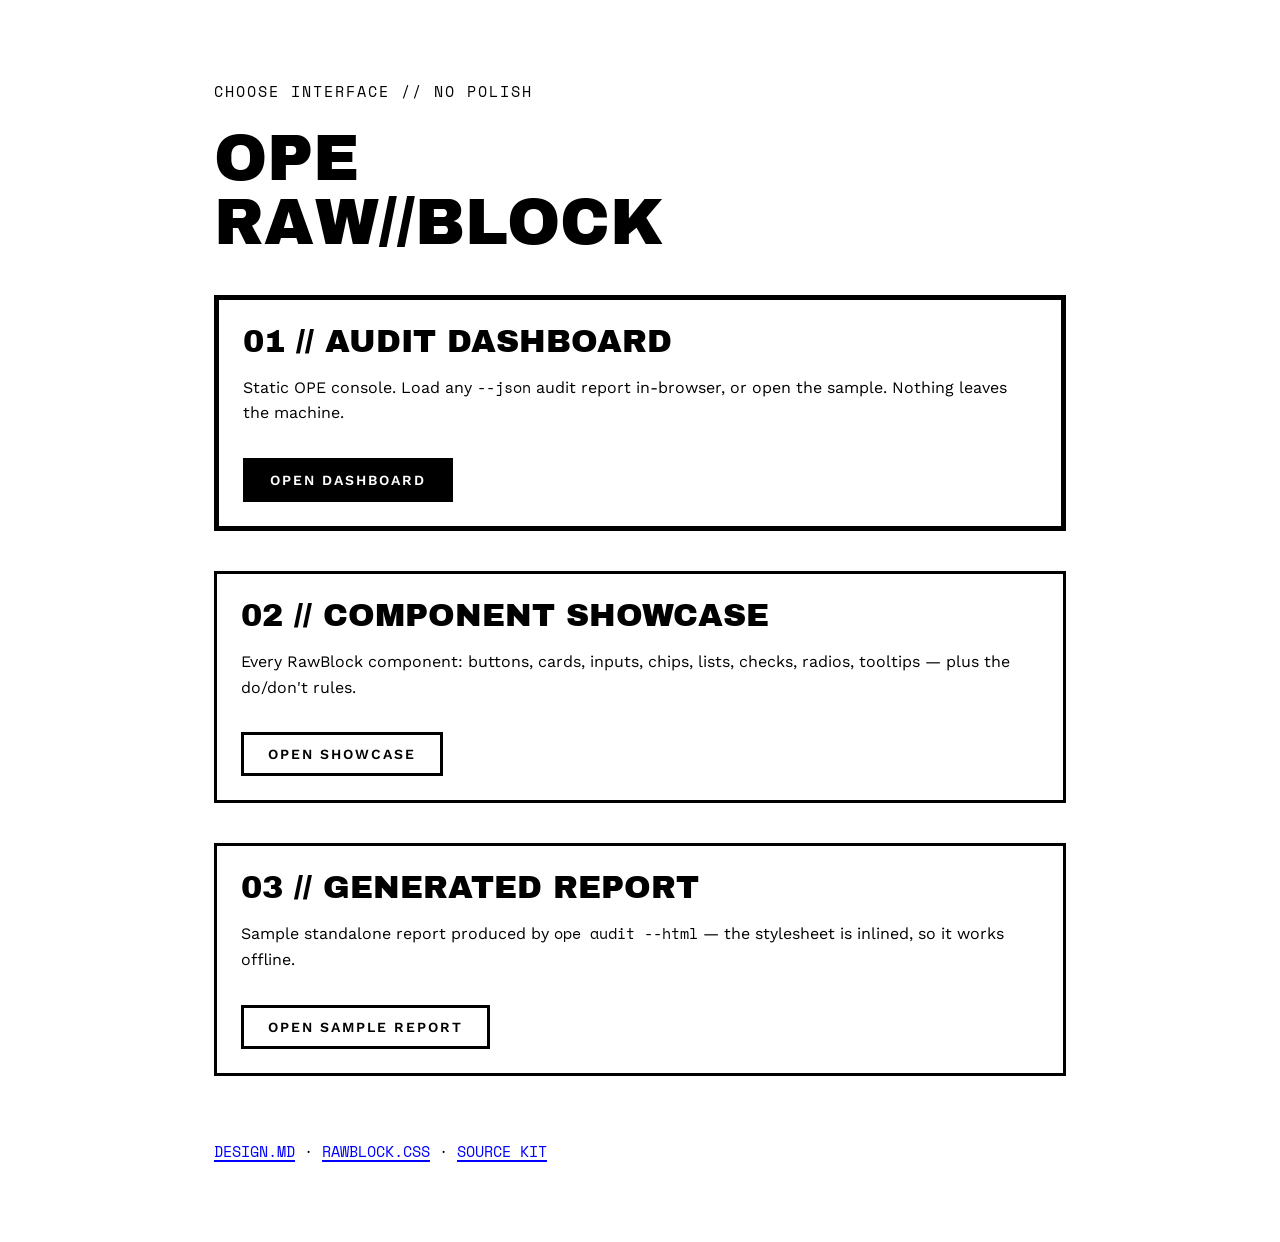
==== index.html @ 83b5fb9b "feat(ui): implement RawBlock brutalist design system + HTML audit reports - design/DESIGN.md: downlo" ====
<!doctype html>
<html lang="en" data-theme="light">
<head>
<meta charset="utf-8">
<meta name="viewport" content="width=device-width, initial-scale=1">
<title>OMNI-PRESENCE ENGINE // RAW//BLOCK</title>
<link rel="preconnect" href="https://fonts.googleapis.com">
<link rel="preconnect" href="https://fonts.gstatic.com" crossorigin>
<link href="https://fonts.googleapis.com/css2?family=Archivo+Black&family=Space+Mono:wght@400;700&family=Work+Sans:wght@400;500;600&display=swap" rel="stylesheet">
<link rel="stylesheet" href="design/rawblock.css">
</head>
<body>
<main class="rb-shell" style="padding-top:var(--rb-sp-7);padding-bottom:var(--rb-sp-7);max-width:900px;">
  <p class="rb-mono rb-tiny rb-uppercase" style="margin-bottom:var(--rb-sp-4);">CHOOSE INTERFACE // NO POLISH</p>
  <h1>OPE<br>RAW//BLOCK</h1>
  <div class="rb-stack-lg" style="margin-top:var(--rb-sp-5);">
    <div class="rb-card rb-card--elevated rb-stack">
      <h3 class="rb-card__title">01 // AUDIT DASHBOARD</h3>
      <p>Static OPE console. Load any <span class="rb-mono rb-tiny">--json</span> audit report in-browser, or open the sample. Nothing leaves the machine.</p>
      <a class="rb-btn rb-btn--primary" href="web/index.html">OPEN DASHBOARD</a>
    </div>
    <div class="rb-card rb-stack">
      <h3 class="rb-card__title">02 // COMPONENT SHOWCASE</h3>
      <p>Every RawBlock component: buttons, cards, inputs, chips, lists, checks, radios, tooltips — plus the do/don't rules.</p>
      <a class="rb-btn rb-btn--secondary" href="design/showcase.html">OPEN SHOWCASE</a>
    </div>
    <div class="rb-card rb-stack">
      <h3 class="rb-card__title">03 // GENERATED REPORT</h3>
      <p>Sample standalone report produced by <span class="rb-mono rb-tiny">ope audit --html</span> — the stylesheet is inlined, so it works offline.</p>
      <a class="rb-btn rb-btn--secondary" href="web/sample-report.html">OPEN SAMPLE REPORT</a>
    </div>
  </div>
  <footer class="rb-mono rb-tiny" style="margin-top:var(--rb-sp-6);">
    <a href="design/DESIGN.md">DESIGN.MD</a> · <a href="design/rawblock.css">RAWBLOCK.CSS</a> ·
    <a href="https://designmd.ai/chef/rawblock">SOURCE KIT</a>
  </footer>
</main>
</body>
</html>
---- design/rawblock.css ----
/* ============================================================================
   RAWBLOCK DESIGN SYSTEM — brutalism as a design language
   Source: https://designmd.ai/chef/rawblock (MIT, @chef)
   Implemented for OMNI-PRESENCE ENGINE.

   Rules: 0 border-radius everywhere (radio = sole exception),
   0 shadows, 1/3/5px borders do all the hierarchy work, full inversion
   on hover/active, #0000FF reserved for hyperlinks only.
   ========================================================================== */

/* ---------------------------------------------------------------------------
   1. TOKENS
   --------------------------------------------------------------------------- */
:root {
  /* Color palette */
  --rb-black: #000000;
  --rb-white: #ffffff;
  --rb-link: #0000ff;
  --rb-success: #008000;
  --rb-warning: #ffa500;
  --rb-error: #ff0000;
  --rb-info: #0000ff;

  /* Semantic surfaces (light = base) */
  --rb-surface: #ffffff;            /* app background            */
  --rb-surface-inverted: #000000;   /* inverted sections         */
  --rb-sunken: #f0f0f0;             /* input fill                */
  --rb-sunken-hover: #e8e8e8;       /* input hover fill          */
  --rb-disabled-fill: #f5f5f5;      /* disabled fill (no opacity)*/
  --rb-disabled-border: #cccccc;
  --rb-text-tertiary: #808080;

  /* Ink / fill pair — components invert by swapping these */
  --rb-ink: #000000;
  --rb-fill: #ffffff;

  /* Typography families */
  --rb-font-headline: "Archivo Black", "Arial Black", system-ui, sans-serif;
  --rb-font-body: "Work Sans", system-ui, -apple-system, "Segoe UI", sans-serif;
  --rb-font-mono: "Space Mono", "Courier New", ui-monospace, monospace;

  /* Type scale */
  --rb-text-h1: 64px;
  --rb-text-h2: 48px;
  --rb-text-h3: 32px;
  --rb-text-h4: 22px;
  --rb-text-body: 16px;
  --rb-text-small: 14px;
  --rb-text-tiny: 12px;
  --rb-text-mono: 15px;

  /* Spacing scale (base 8px, intentionally irregular usage) */
  --rb-sp-1: 4px;
  --rb-sp-2: 8px;
  --rb-sp-3: 16px;
  --rb-sp-4: 24px;
  --rb-sp-5: 40px;
  --rb-sp-6: 64px;
  --rb-sp-7: 80px;
  --rb-sp-8: 120px;

  /* Borders replace shadows entirely */
  --rb-border-thin: 1px solid var(--rb-ink);
  --rb-border-thick: 3px solid var(--rb-ink);
  --rb-border-heavy: 5px solid var(--rb-ink);

  /* Radius: none. No exceptions (radio buttons use their own circle). */
  --rb-radius: 0px;

  --rb-max-width: 1280px;
}

/* Dark == full inversion of the base surface */
[data-theme="dark"] {
  --rb-surface: #000000;
  --rb-surface-inverted: #ffffff;
  --rb-sunken: #0d0d0d;
  --rb-sunken-hover: #1c1c1c;
  --rb-disabled-fill: #161616;
  --rb-disabled-border: #404040;
  --rb-text-tertiary: #8a8a8a;
  --rb-ink: #ffffff;
  --rb-fill: #000000;
}

/* ---------------------------------------------------------------------------
   2. BASE / RESET
   --------------------------------------------------------------------------- */
*,
*::before,
*::after {
  box-sizing: border-box;
  border-radius: var(--rb-radius) !important;
}

html {
  -webkit-text-size-adjust: 100%;
}

body {
  margin: 0;
  background: var(--rb-surface);
  color: var(--rb-ink);
  font-family: var(--rb-font-body);
  font-size: var(--rb-text-body);
  line-height: 1.6;
  font-weight: 400;
  text-rendering: optimizeLegibility;
}

/* Sharp edges, no shadows, no smoothing — even on media */
img,
video,
canvas,
svg {
  max-width: 100%;
  display: block;
  box-shadow: none;
}

/* ---------------------------------------------------------------------------
   3. TYPOGRAPHY
   --------------------------------------------------------------------------- */
h1, h2, h3 {
  font-family: var(--rb-font-headline);
  font-weight: 400;
  margin: 0 0 var(--rb-sp-3);
  text-wrap: balance;
}

h1 {
  font-size: var(--rb-text-h1);
  line-height: 1;
}
h2 {
  font-size: var(--rb-text-h2);
  line-height: 1.05;
}
h3 {
  font-size: var(--rb-text-h3);
  line-height: 1.1;
}

h4 {
  font-family: var(--rb-font-body);
  font-size: var(--rb-text-h4);
  font-weight: 600;
  line-height: 1.2;
  margin: 0 0 var(--rb-sp-3);
}

p {
  margin: 0 0 var(--rb-sp-3);
}

small,
.rb-small {
  font-size: var(--rb-text-small);
  line-height: 1.5;
}

.rb-tiny {
  font-size: var(--rb-text-tiny);
  line-height: 1.4;
}

code,
kbd,
samp,
pre,
.rb-mono {
  font-family: var(--rb-font-mono);
  font-size: var(--rb-text-mono);
  line-height: 1.5;
}

pre {
  margin: 0;
  padding: var(--rb-sp-3);
  background: var(--rb-sunken);
  border: var(--rb-border-thick);
  overflow: auto;
  white-space: pre;
}

/* #0000FF is reserved for hyperlinks and nothing else */
a {
  color: var(--rb-link);
  text-decoration: underline;
  text-underline-offset: 3px;
  text-decoration-thickness: 2px;
}
a:hover {
  color: var(--rb-ink);
}

/* ---------------------------------------------------------------------------
   4. BUTTONS
   Primary / Secondary / Ghost / Destructive · sm/md/lg · disabled
   --------------------------------------------------------------------------- */
.rb-btn,
button.rb-btn,
input.rb-btn[type="button"],
input.rb-btn[type="submit"] {
  display: inline-flex;
  align-items: center;
  justify-content: center;
  gap: var(--rb-sp-2);
  height: 44px;
  padding: 10px 24px;
  font-family: var(--rb-font-body);
  font-size: 14px;
  font-weight: 600;
  line-height: 1;
  text-transform: uppercase;
  letter-spacing: 2px;
  text-decoration: none;
  white-space: nowrap;
  cursor: pointer;
  background: var(--rb-fill);
  color: var(--rb-ink);
  border: var(--rb-border-thick);
  border-radius: 0;
  box-shadow: none;
  appearance: none;
  -webkit-appearance: none;
  transition: none;
}

/* Primary — black fill, white text; hover = full inversion */
.rb-btn--primary {
  background: var(--rb-ink);
  color: var(--rb-fill);
}
.rb-btn--primary:hover {
  background: var(--rb-fill);
  color: var(--rb-ink);
}
.rb-btn--primary:active {
  background: var(--rb-ink);
  color: var(--rb-fill);
  border-width: 5px;
}

/* Secondary — white fill, black text; hover = full inversion */
.rb-btn--secondary:hover {
  background: var(--rb-ink);
  color: var(--rb-fill);
}
.rb-btn--secondary:active {
  border-width: 5px;
}

/* Ghost — transparent, underlined, borderless; hover blue */
.rb-btn--ghost {
  background: transparent;
  border-color: transparent;
  text-decoration: underline;
  text-underline-offset: 4px;
  padding-left: var(--rb-sp-2);
  padding-right: var(--rb-sp-2);
}
.rb-btn--ghost:hover {
  color: var(--rb-link);
  background: transparent;
}
.rb-btn--ghost:active {
  border-width: 0;
}

/* Destructive — red fill, white text, 3px black border; hover black/red */
.rb-btn--destructive {
  background: var(--rb-error);
  color: var(--rb-white);
  border-color: var(--rb-black);
}
.rb-btn--destructive:hover {
  background: var(--rb-black);
  color: var(--rb-error);
}
.rb-btn--destructive:active {
  border-width: 5px;
}

/* Sizes: (padding, font-size, height) */
.rb-btn--sm {
  height: 32px;
  padding: 6px 16px;
  font-size: 12px;
}
.rb-btn--lg {
  height: 56px;
  padding: 16px 40px;
  font-size: 18px;
}

/* Disabled — grey fill + grey border, never opacity */
.rb-btn:disabled,
.rb-btn[disabled],
.rb-btn.is-disabled {
  background: var(--rb-disabled-fill);
  color: var(--rb-text-tertiary);
  border-color: var(--rb-disabled-border);
  cursor: not-allowed;
  text-decoration: none;
}
.rb-btn:disabled:hover,
.rb-btn[disabled]:hover {
  background: var(--rb-disabled-fill);
  color: var(--rb-text-tertiary);
}

/* ---------------------------------------------------------------------------
   5. CARDS — borders instead of elevation
   --------------------------------------------------------------------------- */
.rb-card {
  background: var(--rb-fill);
  color: var(--rb-ink);
  border: var(--rb-border-thick);
  padding: var(--rb-sp-4);
}
.rb-card--elevated {
  border: var(--rb-border-heavy); /* heavier border = more importance */
}
.rb-card__title {
  font-family: var(--rb-font-headline);
  font-weight: 400;
  font-size: var(--rb-text-h3);
  line-height: 1.1;
  margin: 0 0 var(--rb-sp-2);
}
/* Inverted section/card */
.rb-card--inverted,
.rb-inverted {
  background: var(--rb-surface-inverted);
  color: var(--rb-surface);
  border-color: var(--rb-surface-inverted);
}

/* ---------------------------------------------------------------------------
   6. INPUTS — sunken fill, Space Mono, thick borders
   --------------------------------------------------------------------------- */
.rb-field {
  margin-bottom: var(--rb-sp-3);
}

.rb-label {
  display: block;
  font-family: var(--rb-font-headline);
  font-size: 14px;
  font-weight: 400;
  text-transform: uppercase;
  margin-bottom: 4px;
  color: var(--rb-ink);
}

.rb-input,
.rb-textarea,
.rb-select,
input.rb-input,
textarea.rb-textarea,
select.rb-select {
  display: block;
  width: 100%;
  padding: 10px 12px;
  background: var(--rb-sunken);
  color: var(--rb-ink);
  border: var(--rb-border-thick);
  border-radius: 0;
  font-family: var(--rb-font-mono);
  font-size: var(--rb-text-mono);
  line-height: 1.5;
  outline: none;
  box-shadow: none;
  appearance: none;
  -webkit-appearance: none;
}
.rb-input::placeholder,
.rb-textarea::placeholder {
  color: var(--rb-text-tertiary);
}
.rb-input:hover,
.rb-textarea:hover,
.rb-select:hover {
  background: var(--rb-sunken-hover);
}
.rb-input:focus,
.rb-textarea:focus,
.rb-select:focus {
  border-width: 5px;
  padding: 8px 10px; /* hold the box steady when the border thickens */
  background: var(--rb-sunken);
}
.rb-input.is-error,
.rb-textarea.is-error {
  border-color: var(--rb-error);
}
.rb-input:disabled,
.rb-textarea:disabled,
.rb-select:disabled {
  background: var(--rb-disabled-fill);
  border-color: var(--rb-disabled-border);
  color: var(--rb-text-tertiary);
  cursor: not-allowed;
}
/* Native select needs a raw indicator — a text-only caret */
.rb-select {
  background-image: linear-gradient(45deg, transparent 50%, var(--rb-ink) 50%),
    linear-gradient(135deg, var(--rb-ink) 50%, transparent 50%);
  background-position: calc(100% - 18px) 55%, calc(100% - 12px) 55%;
  background-size: 6px 6px, 6px 6px;
  background-repeat: no-repeat;
  padding-right: 36px;
}

.rb-help {
  font-family: var(--rb-font-body);
  font-size: var(--rb-text-tiny);
  line-height: 1.4;
  margin-top: 4px;
  color: var(--rb-ink);
}
.rb-help.is-error {
  color: var(--rb-error);
}

/* ---------------------------------------------------------------------------
   7. CHIPS — filter chips + status chips
   --------------------------------------------------------------------------- */
.rb-chip {
  display: inline-flex;
  align-items: center;
  gap: 6px;
  padding: 4px 12px;
  background: var(--rb-fill);
  color: var(--rb-ink);
  border: 2px solid var(--rb-ink);
  border-radius: 0;
  font-family: var(--rb-font-body);
  font-size: 10px;
  font-weight: 600;
  line-height: 1.4;
  text-transform: uppercase;
  letter-spacing: 1px;
  white-space: nowrap;
}
button.rb-chip,
input.rb-chip {
  cursor: pointer;
}
/* Active filter chip = inversion */
button.rb-chip:hover {
  text-decoration: underline;
}
.rb-chip.is-active,
.rb-chip[aria-pressed="true"] {
  background: var(--rb-ink);
  color: var(--rb-fill);
}

/* Status chips — 2px respective-color border, 11px semibold */
.rb-chip--status {
  padding: 2px 10px;
  font-size: 11px;
}
.rb-chip--success {
  background: var(--rb-white);
  color: var(--rb-success);
  border-color: var(--rb-success);
}
.rb-chip--warning {
  background: var(--rb-white);
  color: var(--rb-warning);
  border-color: var(--rb-warning);
}
.rb-chip--error {
  background: var(--rb-white);
  color: var(--rb-error);
  border-color: var(--rb-error);
}
.rb-chip--info {
  background: var(--rb-white);
  color: var(--rb-info);
  border-color: var(--rb-info);
}
[data-theme="dark"] .rb-chip--success,
[data-theme="dark"] .rb-chip--warning,
[data-theme="dark"] .rb-chip--error,
[data-theme="dark"] .rb-chip--info {
  background: var(--rb-black);
}

/* ---------------------------------------------------------------------------
   8. LISTS — 3px dividers, underline hover, full-width inverted active
   --------------------------------------------------------------------------- */
.rb-list {
  list-style: none;
  margin: 0;
  padding: 0 var(--rb-sp-3);
  font-size: var(--rb-text-body);
}
.rb-list__item {
  padding: 12px 0;
  border-bottom: var(--rb-border-thick);
  cursor: pointer;
  display: flex;
  align-items: baseline;
  justify-content: space-between;
  gap: var(--rb-sp-3);
}
.rb-list__item:first-child {
  border-top: var(--rb-border-thick);
}
.rb-list__item:hover {
  text-decoration: underline;
}
.rb-list__item.is-active {
  background: var(--rb-ink);
  color: var(--rb-fill);
  padding-left: var(--rb-sp-3);
  padding-right: var(--rb-sp-3);
  margin-left: calc(-1 * var(--rb-sp-3));
  margin-right: calc(-1 * var(--rb-sp-3));
  text-decoration: none;
}

/* ---------------------------------------------------------------------------
   9. CHECKBOXES + RADIOS — 20px, 3px border, square (radio = circle)
   --------------------------------------------------------------------------- */
.rb-checkrow {
  display: flex;
  align-items: center;
  gap: var(--rb-sp-2);
  margin-bottom: var(--rb-sp-2);
  cursor: pointer;
  font-size: var(--rb-text-body);
}
.rb-check,
.rb-radio {
  appearance: none;
  -webkit-appearance: none;
  flex: 0 0 auto;
  width: 20px;
  height: 20px;
  margin: 0;
  padding: 0;
  background: var(--rb-fill);
  border: var(--rb-border-thick);
  border-radius: 0;
  cursor: pointer;
  display: inline-grid;
  place-content: center;
  outline: none;
}
.rb-radio {
  border-radius: 50% !important; /* the one documented exception */
}
.rb-check:focus-visible,
.rb-radio:focus-visible {
  border-width: 5px;
}
/* Checked checkbox: black fill, white 3px-stroke tick */
.rb-check:checked {
  background: var(--rb-ink);
}
.rb-check:checked::after {
  content: "";
  width: 11px;
  height: 6px;
  border-left: 3px solid var(--rb-fill);
  border-bottom: 3px solid var(--rb-fill);
  transform: translateY(-1px) rotate(-45deg);
}
/* Selected radio: 10px black inner dot */
.rb-radio:checked {
  background: var(--rb-fill);
}
.rb-radio:checked::after {
  content: "";
  width: 10px;
  height: 10px;
  background: var(--rb-ink);
  border-radius: 50% !important;
}
.rb-check:disabled,
.rb-radio:disabled {
  background: var(--rb-disabled-fill);
  border-color: var(--rb-disabled-border);
  cursor: not-allowed;
}
.rb-checkrow:has(> :disabled) {
  color: var(--rb-text-tertiary);
  cursor: not-allowed;
}

/* ---------------------------------------------------------------------------
   10. TOOLTIPS — inverted block, Space Mono, adjacent, no arrow, no shadow
   --------------------------------------------------------------------------- */
[data-tooltip] {
  position: relative;
}
[data-tooltip]::after {
  content: attr(data-tooltip);
  position: absolute;
  left: 0;
  bottom: calc(100% + 0px); /* directly adjacent, no arrow/gap */
  display: none;
  max-width: 260px;
  padding: 8px 12px;
  background: var(--rb-black);
  color: var(--rb-white);
  border: 0;
  font-family: var(--rb-font-mono);
  font-size: 13px;
  line-height: 1.4;
  white-space: normal;
  text-align: left;
  z-index: 80;
  pointer-events: none;
}
[data-tooltip]:hover::after,
[data-tooltip]:focus-visible::after {
  display: block;
}

/* ---------------------------------------------------------------------------
   11. TABLES (system extension — thick borders, no shading tricks)
   --------------------------------------------------------------------------- */
.rb-table {
  width: 100%;
  border-collapse: collapse;
  border: var(--rb-border-thick);
  background: var(--rb-fill);
  color: var(--rb-ink);
  font-size: var(--rb-text-body);
}
.rb-table th,
.rb-table td {
  border: var(--rb-border-thick);
  padding: 10px 12px;
  text-align: left;
  vertical-align: top;
}
.rb-table th {
  background: var(--rb-ink);
  color: var(--rb-fill);
  font-family: var(--rb-font-headline);
  font-size: 12px;
  font-weight: 400;
  text-transform: uppercase;
  letter-spacing: 1px;
  white-space: nowrap;
}
.rb-table td {
  font-family: var(--rb-font-mono);
  font-size: var(--rb-text-mono);
  word-break: break-word;
}

/* ---------------------------------------------------------------------------
   12. LAYOUT UTILITIES (spacing irregularity encouraged)
   --------------------------------------------------------------------------- */
.rb-shell {
  max-width: var(--rb-max-width);
  margin: 0 auto;
  padding-left: var(--rb-sp-4);
  padding-right: var(--rb-sp-4);
}
.rb-stack > * + * {
  margin-top: var(--rb-sp-3);
}
.rb-stack-lg > * + * {
  margin-top: var(--rb-sp-5);
}
.rb-grid {
  display: grid;
  grid-template-columns: repeat(12, 1fr);
  gap: var(--rb-sp-3);
}
.rb-grid > * {
  grid-column: span 12;
}
@media (min-width: 720px) {
  .rb-grid-2 > * { grid-column: span 6; }
  .rb-grid-3 > * { grid-column: span 4; }
  .rb-grid-4 > * { grid-column: span 3; }
  .rb-grid-6 > * { grid-column: span 2; }
}
.rb-rule {
  border: 0;
  border-top: var(--rb-border-heavy);
  margin: var(--rb-sp-5) 0;
}
.rb-uppercase {
  text-transform: uppercase;
  letter-spacing: 2px;
}
.rb-tracking {
  letter-spacing: 1px;
}
.rb-txt-success { color: var(--rb-success); }
.rb-txt-warning { color: var(--rb-warning); }
.rb-txt-error { color: var(--rb-error); }
.rb-txt-info { color: var(--rb-info); }

/* Raw marquee pipeline strip */
.rb-strip {
  display: flex;
  flex-wrap: wrap;
  border: var(--rb-border-heavy);
}
.rb-strip__cell {
  padding: 10px 16px;
  border-right: var(--rb-border-thick);
  border-bottom: var(--rb-border-thick);
  font-family: var(--rb-font-headline);
  font-size: 12px;
  text-transform: uppercase;
  letter-spacing: 1px;
  flex: 1 1 auto;
  white-space: nowrap;
}
.rb-strip__cell:nth-child(even) {
  background: var(--rb-ink);
  color: var(--rb-fill);
}
.rb-strip__cell:last-child {
  border-right: 0;
}
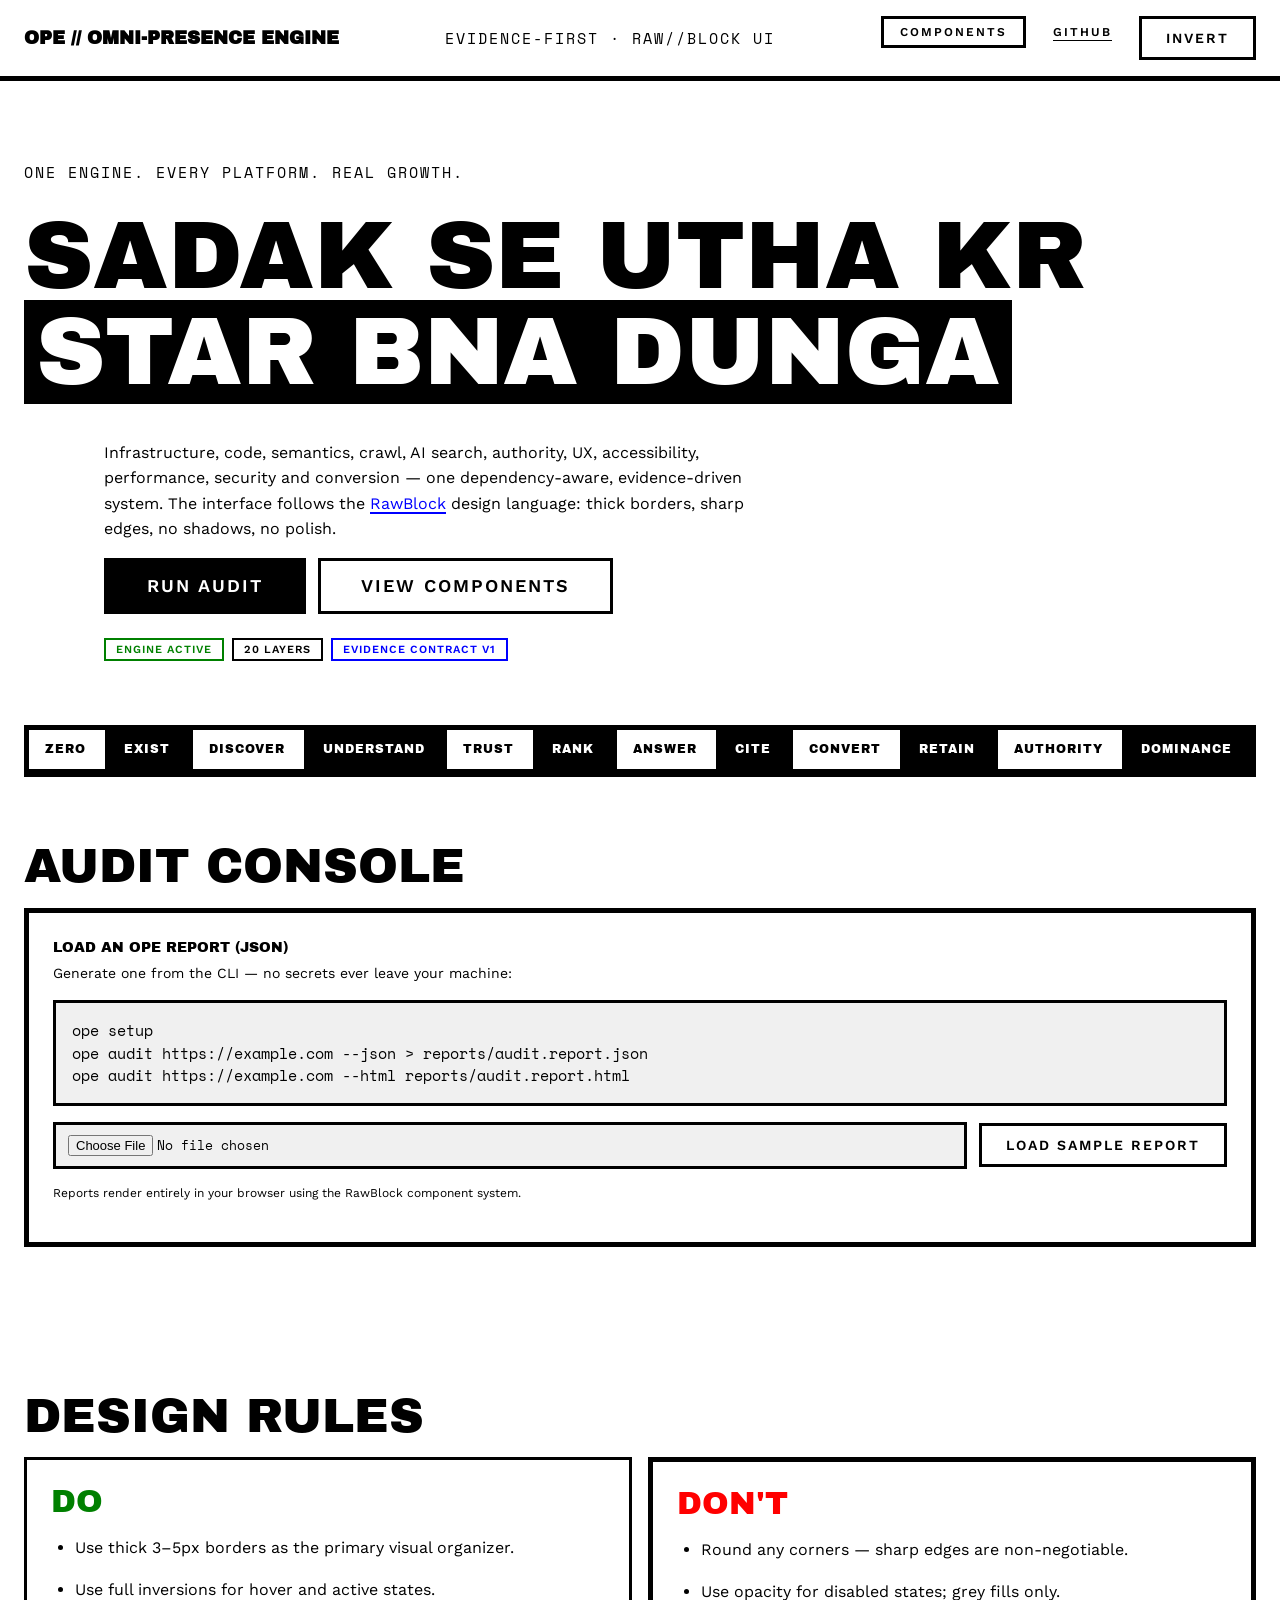
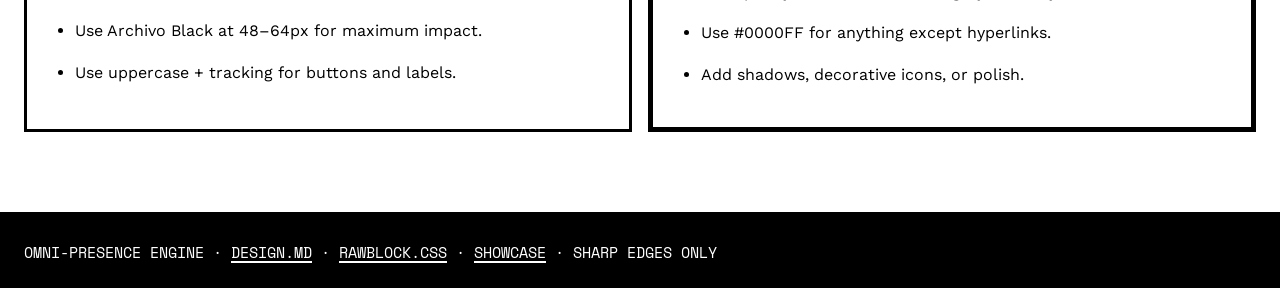
==== commit e7cc398d: "feat(ui): root URL redirects straight to RawBlock dashboard Co-authored-by: arena-agent <297053741+a" ====
--- a/index.html
+++ b/index.html
@@ -1,39 +1,25 @@
 <!doctype html>
-<html lang="en" data-theme="light">
+<html lang="en">
 <head>
 <meta charset="utf-8">
-<meta name="viewport" content="width=device-width, initial-scale=1">
 <title>OMNI-PRESENCE ENGINE // RAW//BLOCK</title>
-<link rel="preconnect" href="https://fonts.googleapis.com">
-<link rel="preconnect" href="https://fonts.gstatic.com" crossorigin>
-<link href="https://fonts.googleapis.com/css2?family=Archivo+Black&family=Space+Mono:wght@400;700&family=Work+Sans:wght@400;500;600&display=swap" rel="stylesheet">
-<link rel="stylesheet" href="design/rawblock.css">
+<meta http-equiv="refresh" content="0; url=web/index.html">
+<link rel="canonical" href="web/index.html">
+<style>
+  /* RawBlock: sharp, bordered, no polish — even the redirect screen */
+  body{margin:0;background:#000;color:#fff;font-family:"Arial Black",system-ui,sans-serif;
+       display:grid;place-items:center;min-height:100vh;text-transform:uppercase}
+  a{color:#0000ff}
+  .box{border:5px solid #fff;padding:40px;text-align:center}
+</style>
 </head>
 <body>
-<main class="rb-shell" style="padding-top:var(--rb-sp-7);padding-bottom:var(--rb-sp-7);max-width:900px;">
-  <p class="rb-mono rb-tiny rb-uppercase" style="margin-bottom:var(--rb-sp-4);">CHOOSE INTERFACE // NO POLISH</p>
-  <h1>OPE<br>RAW//BLOCK</h1>
-  <div class="rb-stack-lg" style="margin-top:var(--rb-sp-5);">
-    <div class="rb-card rb-card--elevated rb-stack">
-      <h3 class="rb-card__title">01 // AUDIT DASHBOARD</h3>
-      <p>Static OPE console. Load any <span class="rb-mono rb-tiny">--json</span> audit report in-browser, or open the sample. Nothing leaves the machine.</p>
-      <a class="rb-btn rb-btn--primary" href="web/index.html">OPEN DASHBOARD</a>
-    </div>
-    <div class="rb-card rb-stack">
-      <h3 class="rb-card__title">02 // COMPONENT SHOWCASE</h3>
-      <p>Every RawBlock component: buttons, cards, inputs, chips, lists, checks, radios, tooltips — plus the do/don't rules.</p>
-      <a class="rb-btn rb-btn--secondary" href="design/showcase.html">OPEN SHOWCASE</a>
-    </div>
-    <div class="rb-card rb-stack">
-      <h3 class="rb-card__title">03 // GENERATED REPORT</h3>
-      <p>Sample standalone report produced by <span class="rb-mono rb-tiny">ope audit --html</span> — the stylesheet is inlined, so it works offline.</p>
-      <a class="rb-btn rb-btn--secondary" href="web/sample-report.html">OPEN SAMPLE REPORT</a>
-    </div>
+  <div class="box">
+    <p style="font-size:24px;margin:0 0 16px;">Loading OPE // RAW//BLOCK&hellip;</p>
+    <p style="font-family:monospace;font-size:14px;text-transform:none;margin:0;">
+      If it does not open, <a href="web/index.html">click here</a>.
+    </p>
   </div>
-  <footer class="rb-mono rb-tiny" style="margin-top:var(--rb-sp-6);">
-    <a href="design/DESIGN.md">DESIGN.MD</a> · <a href="design/rawblock.css">RAWBLOCK.CSS</a> ·
-    <a href="https://designmd.ai/chef/rawblock">SOURCE KIT</a>
-  </footer>
-</main>
+  <script>location.replace("web/index.html");</script>
 </body>
 </html>
